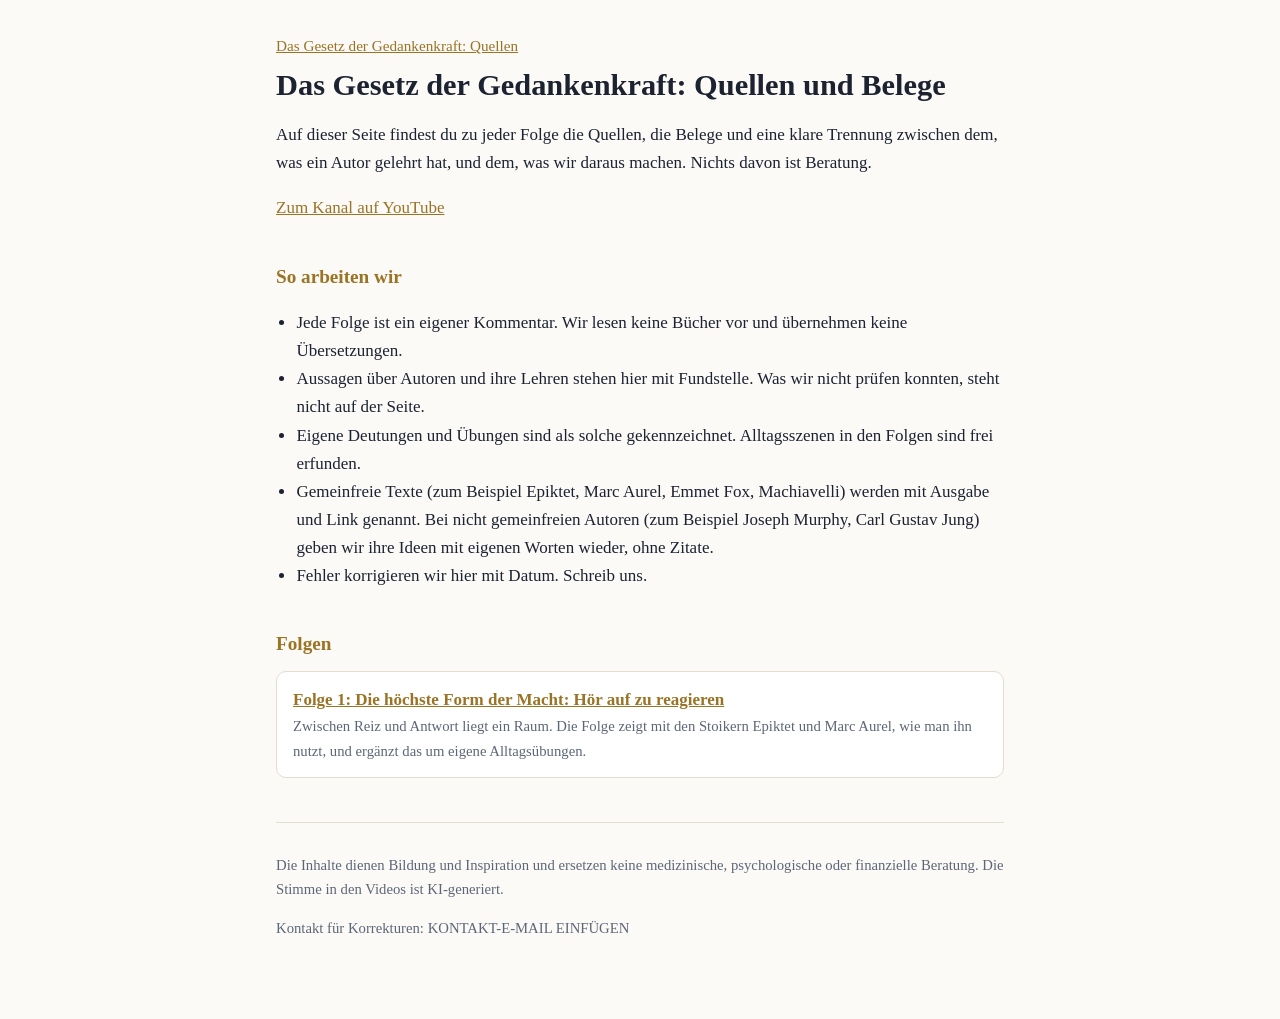
==== docs/index.html @ b630349d "Quellen-Seite, Folge 1" ====
<!doctype html><html lang="de"><head><meta charset="utf-8"><meta name="viewport" content="width=device-width,initial-scale=1">
<title>Quellen | Das Gesetz der Gedankenkraft</title><meta name="robots" content="index,follow"><link rel="stylesheet" href="style.css"></head><body><main>
<nav><a href="index.html">Das Gesetz der Gedankenkraft: Quellen</a></nav><h1>Das Gesetz der Gedankenkraft: Quellen und Belege</h1><p>Auf dieser Seite findest du zu jeder Folge die Quellen, die Belege und eine klare Trennung zwischen dem, was ein Autor gelehrt hat, und dem, was wir daraus machen. Nichts davon ist Beratung.</p>
<p><a href="https://www.youtube.com/@gedankenkraftgesetz">Zum Kanal auf YouTube</a></p><h2>So arbeiten wir</h2><ul><li>Jede Folge ist ein eigener Kommentar. Wir lesen keine Bücher vor und übernehmen keine Übersetzungen.</li><li>Aussagen über Autoren und ihre Lehren stehen hier mit Fundstelle. Was wir nicht prüfen konnten, steht nicht auf der Seite.</li><li>Eigene Deutungen und Übungen sind als solche gekennzeichnet. Alltagsszenen in den Folgen sind frei erfunden.</li><li>Gemeinfreie Texte (zum Beispiel Epiktet, Marc Aurel, Emmet Fox, Machiavelli) werden mit Ausgabe und Link genannt. Bei nicht gemeinfreien Autoren (zum Beispiel Joseph Murphy, Carl Gustav Jung) geben wir ihre Ideen mit eigenen Worten wieder, ohne Zitate.</li><li>Fehler korrigieren wir hier mit Datum. Schreib uns.</li></ul>
<h2>Folgen</h2><div class="card"><a href="folge/01-hoer-auf-zu-reagieren/index.html"><b>Folge 1: Die höchste Form der Macht: Hör auf zu reagieren</b></a><div class="mut">Zwischen Reiz und Antwort liegt ein Raum. Die Folge zeigt mit den Stoikern Epiktet und Marc Aurel, wie man ihn nutzt, und ergänzt das um eigene Alltagsübungen.</div></div>
<footer class="mut"><p>Die Inhalte dienen Bildung und Inspiration und ersetzen keine medizinische, psychologische oder finanzielle Beratung. Die Stimme in den Videos ist KI-generiert.</p><p>Kontakt für Korrekturen: KONTAKT-E-MAIL EINFÜGEN</p></footer></main></body></html>
---- docs/style.css ----
:root{--bg:#fbfaf7;--fg:#1c2230;--mut:#5d6677;--acc:#9a7424;--line:#e3ddd0;--card:#fff}
@media(prefers-color-scheme:dark){:root{--bg:#0e1626;--fg:#e8e6df;--mut:#9aa3b5;--acc:#d4af5f;--line:#27324a;--card:#141e33}}
*{box-sizing:border-box}body{margin:0;background:var(--bg);color:var(--fg);font:17px/1.65 Georgia,'Times New Roman',serif}
main{max-width:760px;margin:0 auto;padding:32px 16px 64px}h1{font-size:1.9rem;line-height:1.25;margin:.2em 0}h2{font-size:1.2rem;margin:2em 0 .6em;color:var(--acc)}
a{color:var(--acc)}.mut{color:var(--mut);font-size:.92rem}.card{background:var(--card);border:1px solid var(--line);border-radius:10px;padding:14px 16px;margin:10px 0}
.tag{display:inline-block;font:600 .72rem/1 system-ui,sans-serif;letter-spacing:.04em;text-transform:uppercase;border:1px solid var(--line);border-radius:99px;padding:4px 9px;color:var(--mut);margin-bottom:6px}
.tag.lehre{color:var(--acc);border-color:var(--acc)}ul{padding-left:1.2em}nav a{font-size:.95rem}footer{margin-top:3em;border-top:1px solid var(--line);padding-top:1em}
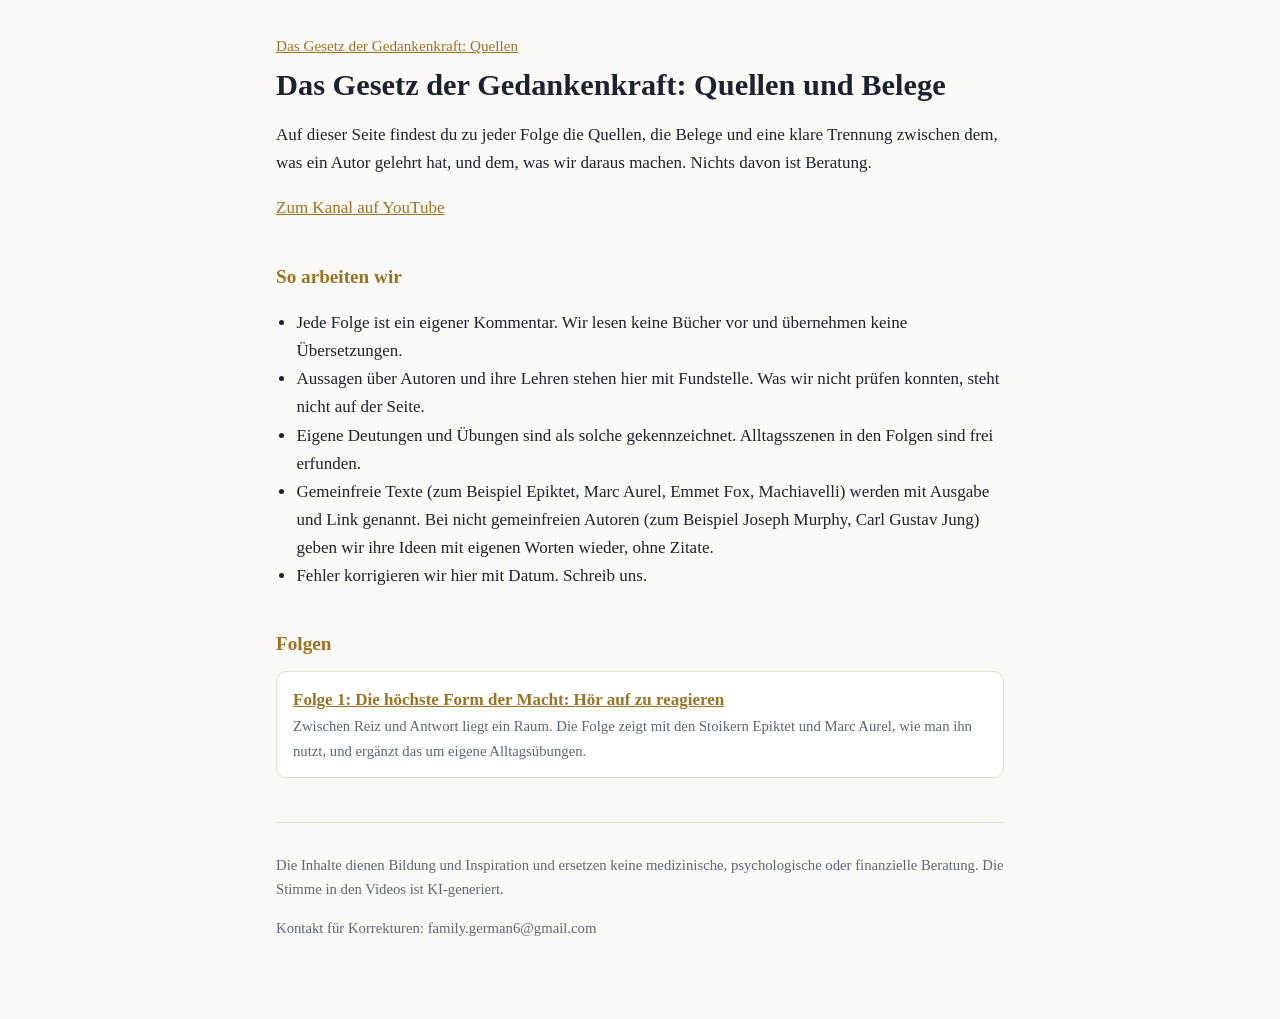
==== commit 21145243: "Kontakt-E-Mail" ====
--- a/docs/index.html
+++ b/docs/index.html
@@ -3,4 +3,4 @@
 <nav><a href="index.html">Das Gesetz der Gedankenkraft: Quellen</a></nav><h1>Das Gesetz der Gedankenkraft: Quellen und Belege</h1><p>Auf dieser Seite findest du zu jeder Folge die Quellen, die Belege und eine klare Trennung zwischen dem, was ein Autor gelehrt hat, und dem, was wir daraus machen. Nichts davon ist Beratung.</p>
 <p><a href="https://www.youtube.com/@gedankenkraftgesetz">Zum Kanal auf YouTube</a></p><h2>So arbeiten wir</h2><ul><li>Jede Folge ist ein eigener Kommentar. Wir lesen keine Bücher vor und übernehmen keine Übersetzungen.</li><li>Aussagen über Autoren und ihre Lehren stehen hier mit Fundstelle. Was wir nicht prüfen konnten, steht nicht auf der Seite.</li><li>Eigene Deutungen und Übungen sind als solche gekennzeichnet. Alltagsszenen in den Folgen sind frei erfunden.</li><li>Gemeinfreie Texte (zum Beispiel Epiktet, Marc Aurel, Emmet Fox, Machiavelli) werden mit Ausgabe und Link genannt. Bei nicht gemeinfreien Autoren (zum Beispiel Joseph Murphy, Carl Gustav Jung) geben wir ihre Ideen mit eigenen Worten wieder, ohne Zitate.</li><li>Fehler korrigieren wir hier mit Datum. Schreib uns.</li></ul>
 <h2>Folgen</h2><div class="card"><a href="folge/01-hoer-auf-zu-reagieren/index.html"><b>Folge 1: Die höchste Form der Macht: Hör auf zu reagieren</b></a><div class="mut">Zwischen Reiz und Antwort liegt ein Raum. Die Folge zeigt mit den Stoikern Epiktet und Marc Aurel, wie man ihn nutzt, und ergänzt das um eigene Alltagsübungen.</div></div>
-<footer class="mut"><p>Die Inhalte dienen Bildung und Inspiration und ersetzen keine medizinische, psychologische oder finanzielle Beratung. Die Stimme in den Videos ist KI-generiert.</p><p>Kontakt für Korrekturen: KONTAKT-E-MAIL EINFÜGEN</p></footer></main></body></html>+<footer class="mut"><p>Die Inhalte dienen Bildung und Inspiration und ersetzen keine medizinische, psychologische oder finanzielle Beratung. Die Stimme in den Videos ist KI-generiert.</p><p>Kontakt für Korrekturen: family.german6@gmail.com</p></footer></main></body></html>
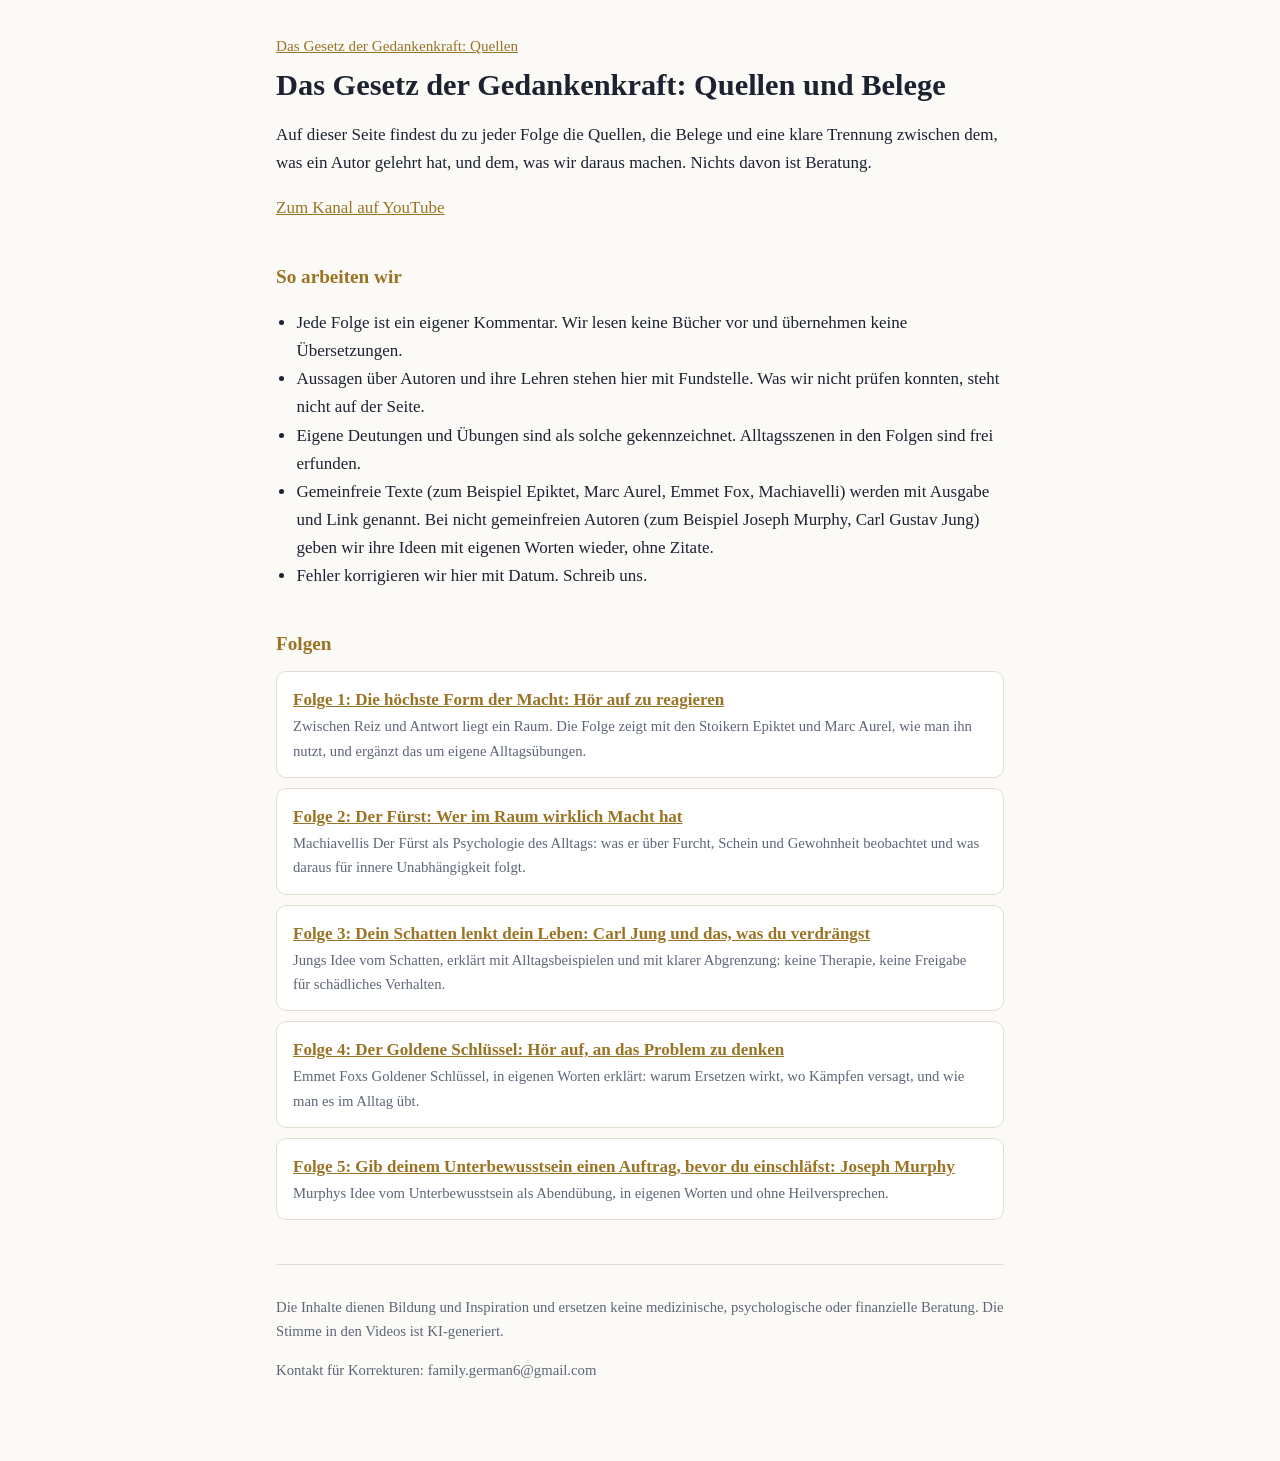
==== commit f914d242: "Quellen Folge 2-5" ====
--- a/docs/index.html
+++ b/docs/index.html
@@ -2,5 +2,5 @@
 <title>Quellen | Das Gesetz der Gedankenkraft</title><meta name="robots" content="index,follow"><link rel="stylesheet" href="style.css"></head><body><main>
 <nav><a href="index.html">Das Gesetz der Gedankenkraft: Quellen</a></nav><h1>Das Gesetz der Gedankenkraft: Quellen und Belege</h1><p>Auf dieser Seite findest du zu jeder Folge die Quellen, die Belege und eine klare Trennung zwischen dem, was ein Autor gelehrt hat, und dem, was wir daraus machen. Nichts davon ist Beratung.</p>
 <p><a href="https://www.youtube.com/@gedankenkraftgesetz">Zum Kanal auf YouTube</a></p><h2>So arbeiten wir</h2><ul><li>Jede Folge ist ein eigener Kommentar. Wir lesen keine Bücher vor und übernehmen keine Übersetzungen.</li><li>Aussagen über Autoren und ihre Lehren stehen hier mit Fundstelle. Was wir nicht prüfen konnten, steht nicht auf der Seite.</li><li>Eigene Deutungen und Übungen sind als solche gekennzeichnet. Alltagsszenen in den Folgen sind frei erfunden.</li><li>Gemeinfreie Texte (zum Beispiel Epiktet, Marc Aurel, Emmet Fox, Machiavelli) werden mit Ausgabe und Link genannt. Bei nicht gemeinfreien Autoren (zum Beispiel Joseph Murphy, Carl Gustav Jung) geben wir ihre Ideen mit eigenen Worten wieder, ohne Zitate.</li><li>Fehler korrigieren wir hier mit Datum. Schreib uns.</li></ul>
-<h2>Folgen</h2><div class="card"><a href="folge/01-hoer-auf-zu-reagieren/index.html"><b>Folge 1: Die höchste Form der Macht: Hör auf zu reagieren</b></a><div class="mut">Zwischen Reiz und Antwort liegt ein Raum. Die Folge zeigt mit den Stoikern Epiktet und Marc Aurel, wie man ihn nutzt, und ergänzt das um eigene Alltagsübungen.</div></div>
+<h2>Folgen</h2><div class="card"><a href="folge/01-hoer-auf-zu-reagieren/index.html"><b>Folge 1: Die höchste Form der Macht: Hör auf zu reagieren</b></a><div class="mut">Zwischen Reiz und Antwort liegt ein Raum. Die Folge zeigt mit den Stoikern Epiktet und Marc Aurel, wie man ihn nutzt, und ergänzt das um eigene Alltagsübungen.</div></div><div class="card"><a href="folge/02-der-fuerst/index.html"><b>Folge 2: Der Fürst: Wer im Raum wirklich Macht hat</b></a><div class="mut">Machiavellis Der Fürst als Psychologie des Alltags: was er über Furcht, Schein und Gewohnheit beobachtet und was daraus für innere Unabhängigkeit folgt.</div></div><div class="card"><a href="folge/03-dein-schatten-carl-jung/index.html"><b>Folge 3: Dein Schatten lenkt dein Leben: Carl Jung und das, was du verdrängst</b></a><div class="mut">Jungs Idee vom Schatten, erklärt mit Alltagsbeispielen und mit klarer Abgrenzung: keine Therapie, keine Freigabe für schädliches Verhalten.</div></div><div class="card"><a href="folge/04-der-goldene-schluessel-emmet-fox/index.html"><b>Folge 4: Der Goldene Schlüssel: Hör auf, an das Problem zu denken</b></a><div class="mut">Emmet Foxs Goldener Schlüssel, in eigenen Worten erklärt: warum Ersetzen wirkt, wo Kämpfen versagt, und wie man es im Alltag übt.</div></div><div class="card"><a href="folge/05-auftrag-vor-dem-einschlafen-joseph-murphy/index.html"><b>Folge 5: Gib deinem Unterbewusstsein einen Auftrag, bevor du einschläfst: Joseph Murphy</b></a><div class="mut">Murphys Idee vom Unterbewusstsein als Abendübung, in eigenen Worten und ohne Heilversprechen.</div></div>
 <footer class="mut"><p>Die Inhalte dienen Bildung und Inspiration und ersetzen keine medizinische, psychologische oder finanzielle Beratung. Die Stimme in den Videos ist KI-generiert.</p><p>Kontakt für Korrekturen: family.german6@gmail.com</p></footer></main></body></html>
